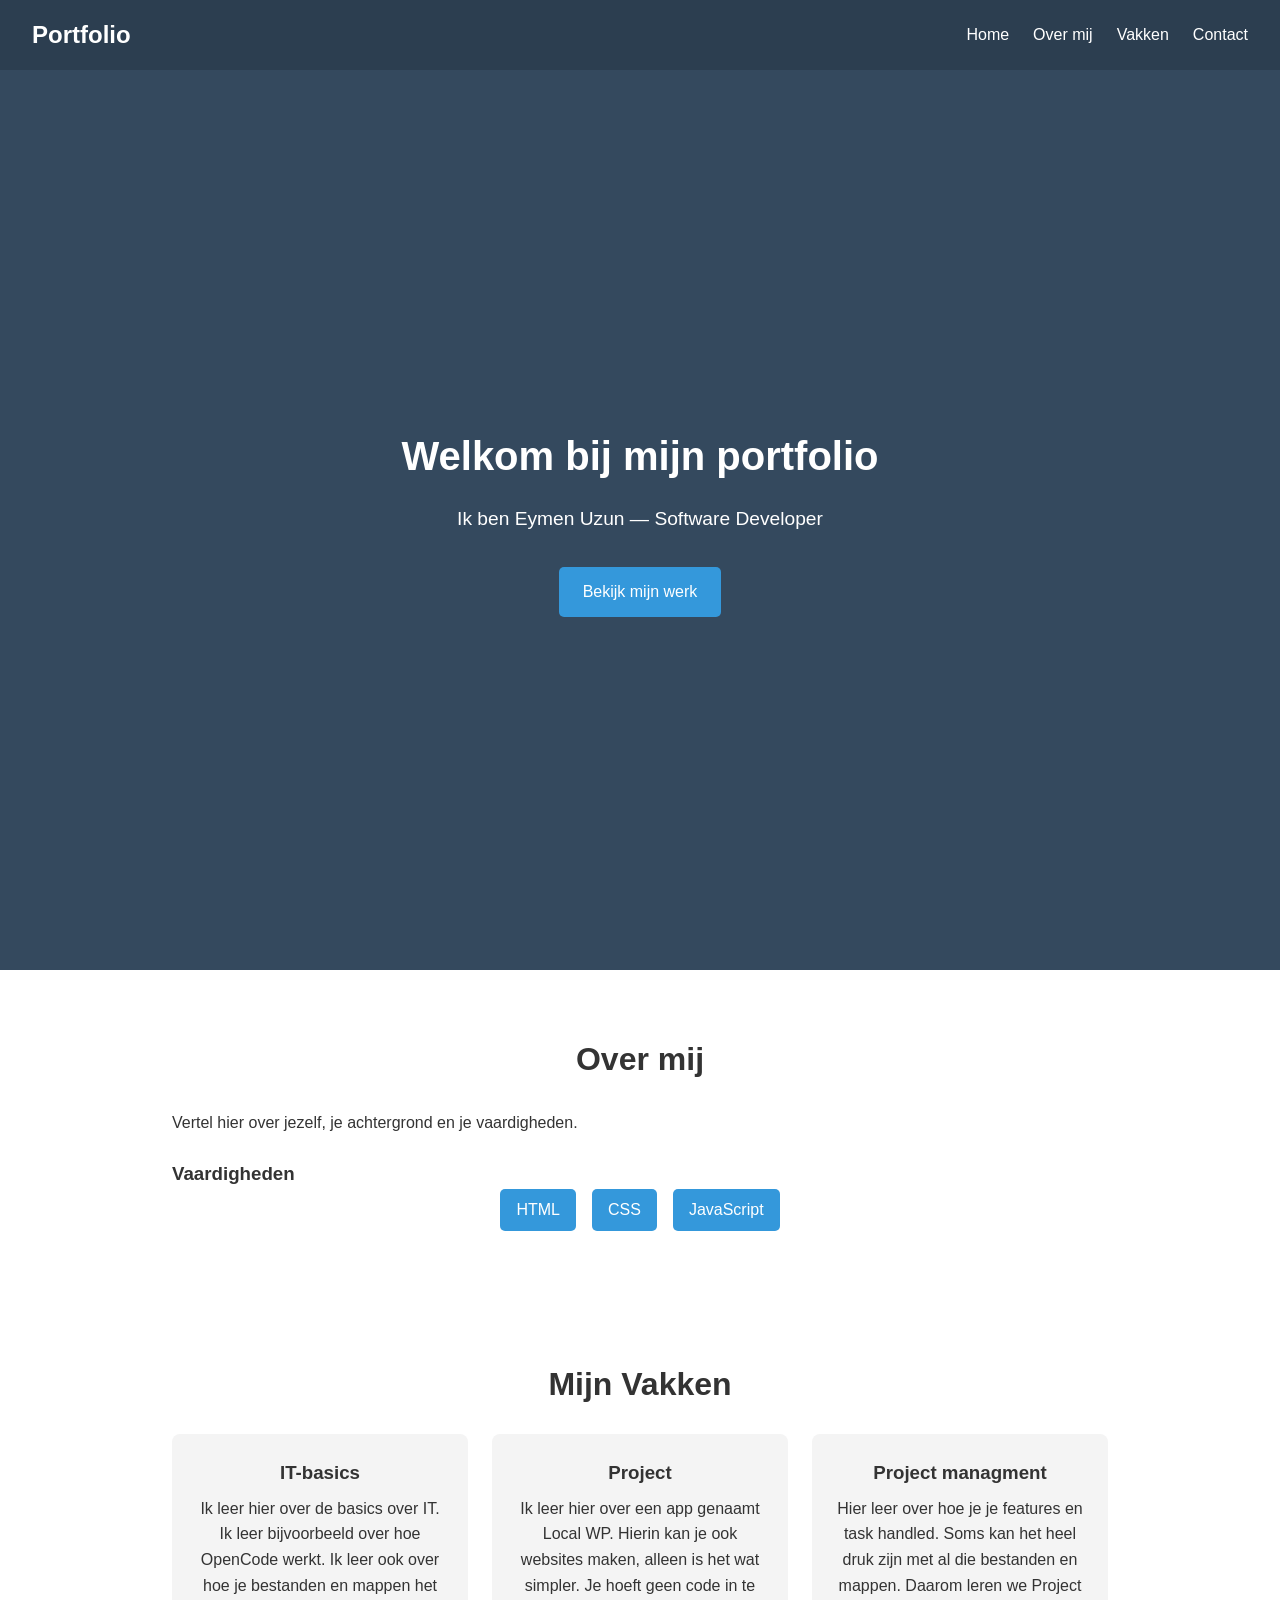
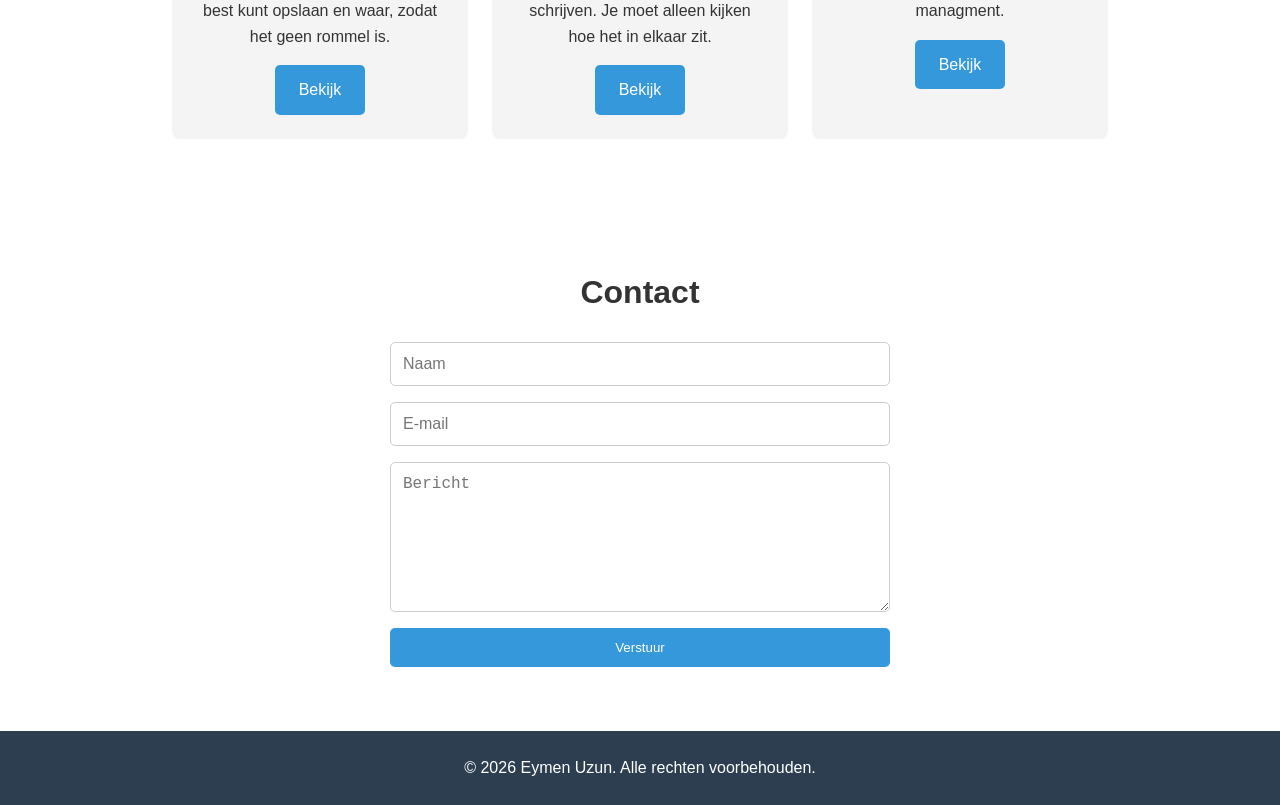
==== index.html @ 88a51b7f "Startpunt: portfolio zonder projectenpagina" ====
<!DOCTYPE html>
<html lang="nl">
<head>
    <meta charset="UTF-8">
    <meta name="viewport" content="width=device-width, initial-scale=1.0">
    <title>Mijn Portfolio</title>
    <link rel="stylesheet" href="css/style.css">
</head>
<body>
    <nav class="navbar">
        <div class="logo">Portfolio</div>
        <button class="menu-toggle" aria-label="Menu">
            <span></span>
            <span></span>
            <span></span>
        </button>
        <ul class="nav-links">
            <li><a href="#home">Home</a></li>
            <li><a href="#about">Over mij</a></li>
            <li><a href="#projects">Vakken</a></li>
            <li><a href="#contact">Contact</a></li>
        </ul>
    </nav>

    <header id="home" class="hero">
        <h1>Welkom bij mijn portfolio</h1>
        <p>Ik ben Eymen Uzun — Software Developer</p>
        <a href="#projects" class="btn">Bekijk mijn werk</a>
    </header>

    <section id="about" class="section">
        <h2>Over mij</h2>
        <p>Vertel hier over jezelf, je achtergrond en je vaardigheden.</p>
        <div class="skills">
            <h3>Vaardigheden</h3>
            <ul>
                <li>HTML</li>
                <li>CSS</li>
                <li>JavaScript</li>
            </ul>
        </div>
    </section>

    <section id="projects" class="section">
        <h2>Mijn Vakken</h2>
        <div class="project-grid">
            <div class="project-card">
                <h3>IT-basics</h3>
                <p>Ik leer hier over de basics over IT.
                    Ik leer bijvoorbeeld over hoe OpenCode werkt. 
                    Ik leer ook over hoe je bestanden en mappen het best kunt opslaan en waar, zodat het geen rommel is. 
                     </p>
                <a href="#" class="btn">Bekijk</a>
            </div>
            <div class="project-card">
                <h3>Project</h3>
                <p>Ik leer hier over een app genaamt Local WP. 
                    Hierin kan je ook websites maken, alleen is het wat simpler. 
                    Je hoeft geen code in te schrijven. Je moet alleen kijken hoe het in elkaar zit. 

                </p>
                <a href="#" class="btn">Bekijk</a>
            </div>
            <div class="project-card">
                <h3>Project managment </h3>
                <p>Hier leer over hoe je je features en task handled. 
                    Soms kan het heel druk zijn met al die bestanden en mappen. 
                    Daarom leren we Project managment. 
                </p>
                <a href="#" class="btn">Bekijk</a>
            </div>
        </div>
    </section>

    <section id="contact" class="section">
        <h2>Contact</h2>
        <form id="contact-form">
            <input type="text" name="name" placeholder="Naam" required>
            <input type="email" name="email" placeholder="E-mail" required>
            <textarea name="message" placeholder="Bericht" required></textarea>
            <button type="submit" class="btn">Verstuur</button>
        </form>
    </section>

    <footer>
        <p>&copy; 2026 Eymen Uzun. Alle rechten voorbehouden.</p>
    </footer>

    <script src="js/main.js"></script>
</body>
</html>
---- css/style.css ----
* {
    margin: 0;
    padding: 0;
    box-sizing: border-box;
}

body {
    font-family: Arial, sans-serif;
    line-height: 1.6;
    color: #333;
}

/* Navbar */
.navbar {
    display: flex;
    justify-content: space-between;
    align-items: center;
    padding: 1rem 2rem;
    background-color: #2c3e50;
    color: #fff;
    position: sticky;
    top: 0;
    z-index: 100;
}

.logo {
    font-size: 1.5rem;
    font-weight: bold;
}

.nav-links {
    display: flex;
    list-style: none;
    gap: 1.5rem;
}

.nav-links a {
    color: #fff;
    text-decoration: none;
}

.nav-links a:hover {
    color: #3498db;
}

.menu-toggle {
    display: none;
    flex-direction: column;
    gap: 5px;
    background: none;
    border: none;
    cursor: pointer;
}

.menu-toggle span {
    width: 25px;
    height: 3px;
    background-color: #fff;
}

/* Hero */
.hero {
    display: flex;
    flex-direction: column;
    justify-content: center;
    align-items: center;
    text-align: center;
    height: 100vh;
    background-color: #34495e;
    color: #fff;
}

.hero h1 {
    font-size: 2.5rem;
    margin-bottom: 1rem;
}

.hero p {
    font-size: 1.2rem;
    margin-bottom: 2rem;
}

.btn {
    display: inline-block;
    padding: 0.75rem 1.5rem;
    background-color: #3498db;
    color: #fff;
    text-decoration: none;
    border: none;
    border-radius: 5px;
    cursor: pointer;
}

.btn:hover {
    background-color: #2980b9;
}

/* Sections */
.section {
    padding: 4rem 2rem;
    max-width: 1000px;
    margin: 0 auto;
}

.section h2 {
    font-size: 2rem;
    margin-bottom: 1.5rem;
    text-align: center;
}

/* Skills */
.skills {
    margin-top: 1.5rem;
}

.skills ul {
    list-style: none;
    display: flex;
    gap: 1rem;
    flex-wrap: wrap;
    justify-content: center;
}

.skills li {
    background-color: #3498db;
    color: #fff;
    padding: 0.5rem 1rem;
    border-radius: 5px;
}

/* Projects */
.project-grid {
    display: grid;
    grid-template-columns: repeat(auto-fit, minmax(280px, 1fr));
    gap: 1.5rem;
}

.project-card {
    background-color: #f4f4f4;
    padding: 1.5rem;
    border-radius: 8px;
    text-align: center;
}

.project-card h3 {
    margin-bottom: 0.5rem;
}

.project-card p {
    margin-bottom: 1rem;
}

/* Form */
#contact-form {
    display: flex;
    flex-direction: column;
    gap: 1rem;
    max-width: 500px;
    margin: 0 auto;
}

#contact-form input,
#contact-form textarea {
    padding: 0.75rem;
    border: 1px solid #ccc;
    border-radius: 5px;
    font-size: 1rem;
}

#contact-form textarea {
    height: 150px;
    resize: vertical;
}

/* Footer */
footer {
    text-align: center;
    padding: 1.5rem;
    background-color: #2c3e50;
    color: #fff;
}

/* Responsive */
@media (max-width: 768px) {
    .menu-toggle {
        display: flex;
    }

    .nav-links {
        display: none;
        flex-direction: column;
        position: absolute;
        top: 60px;
        right: 0;
        background-color: #2c3e50;
        width: 100%;
        text-align: center;
        padding: 1rem 0;
    }

    .nav-links.active {
        display: flex;
    }

    .hero h1 {
        font-size: 1.8rem;
    }
}
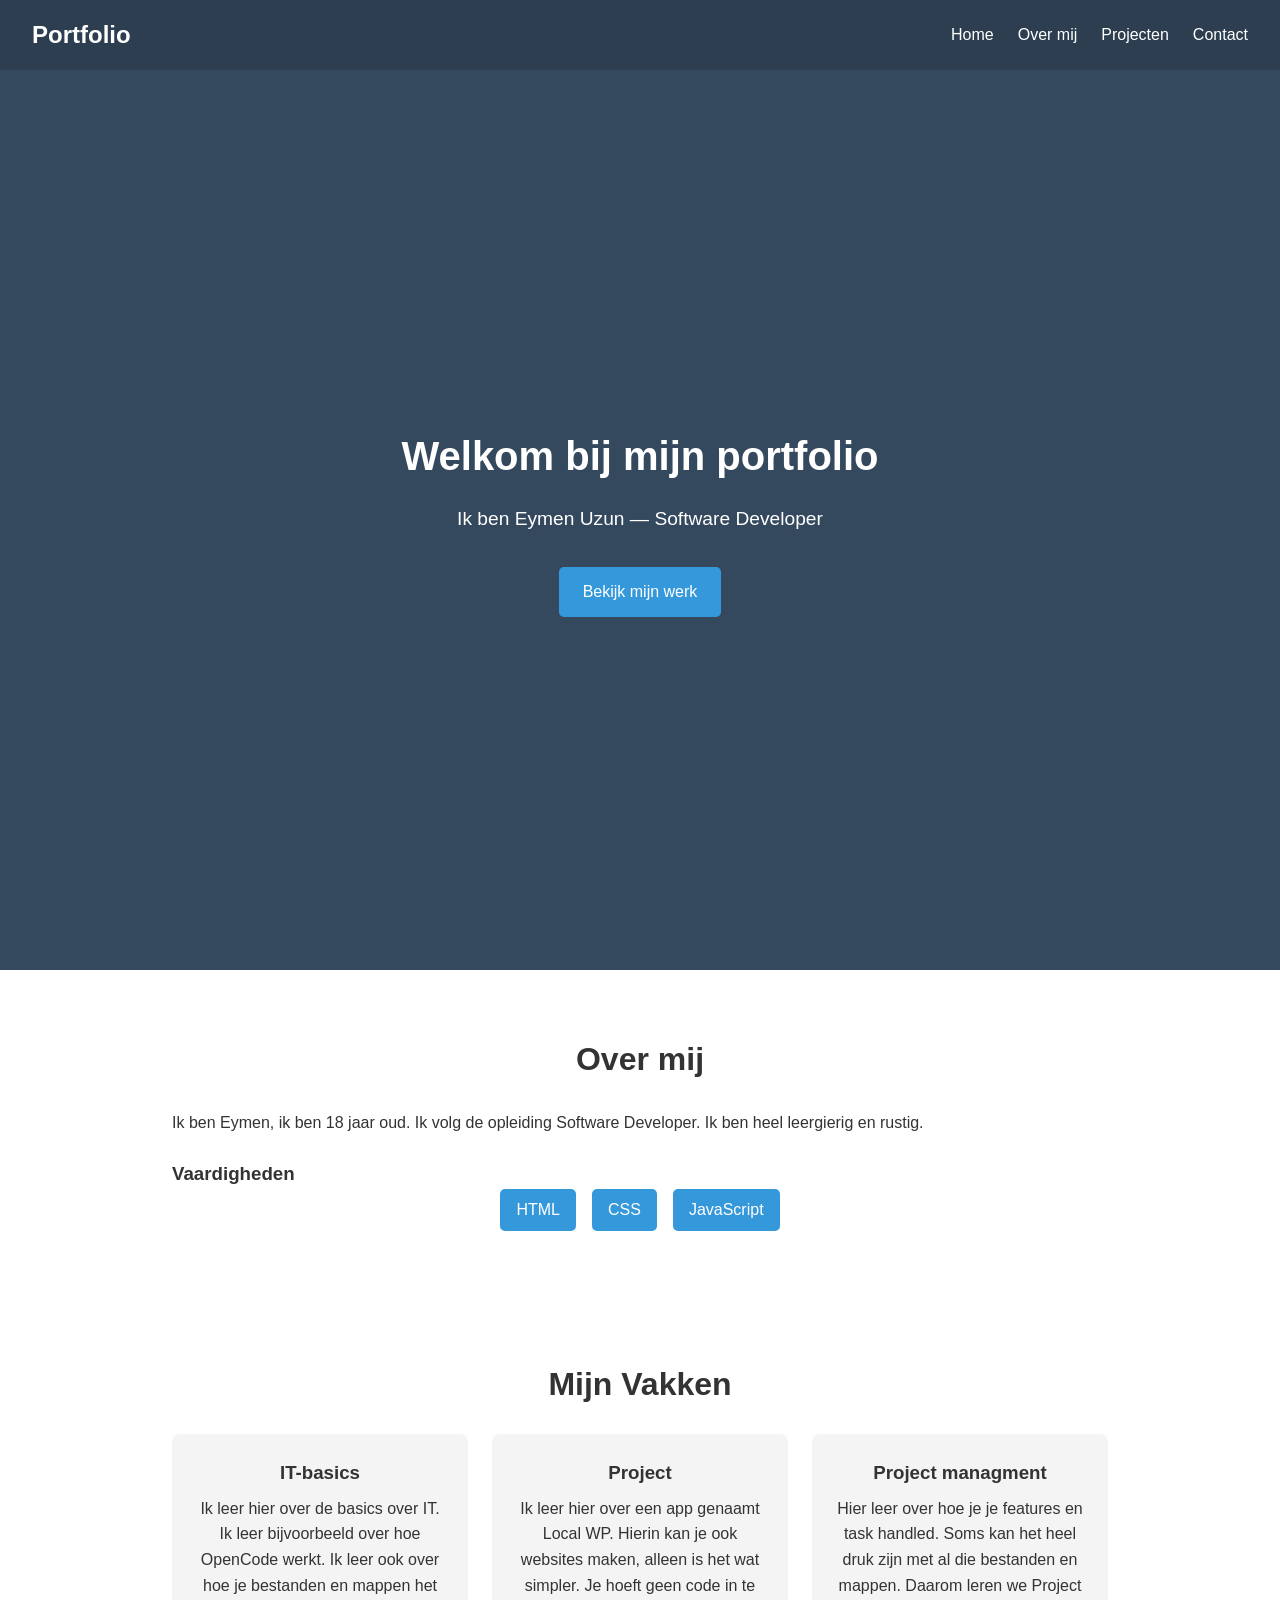
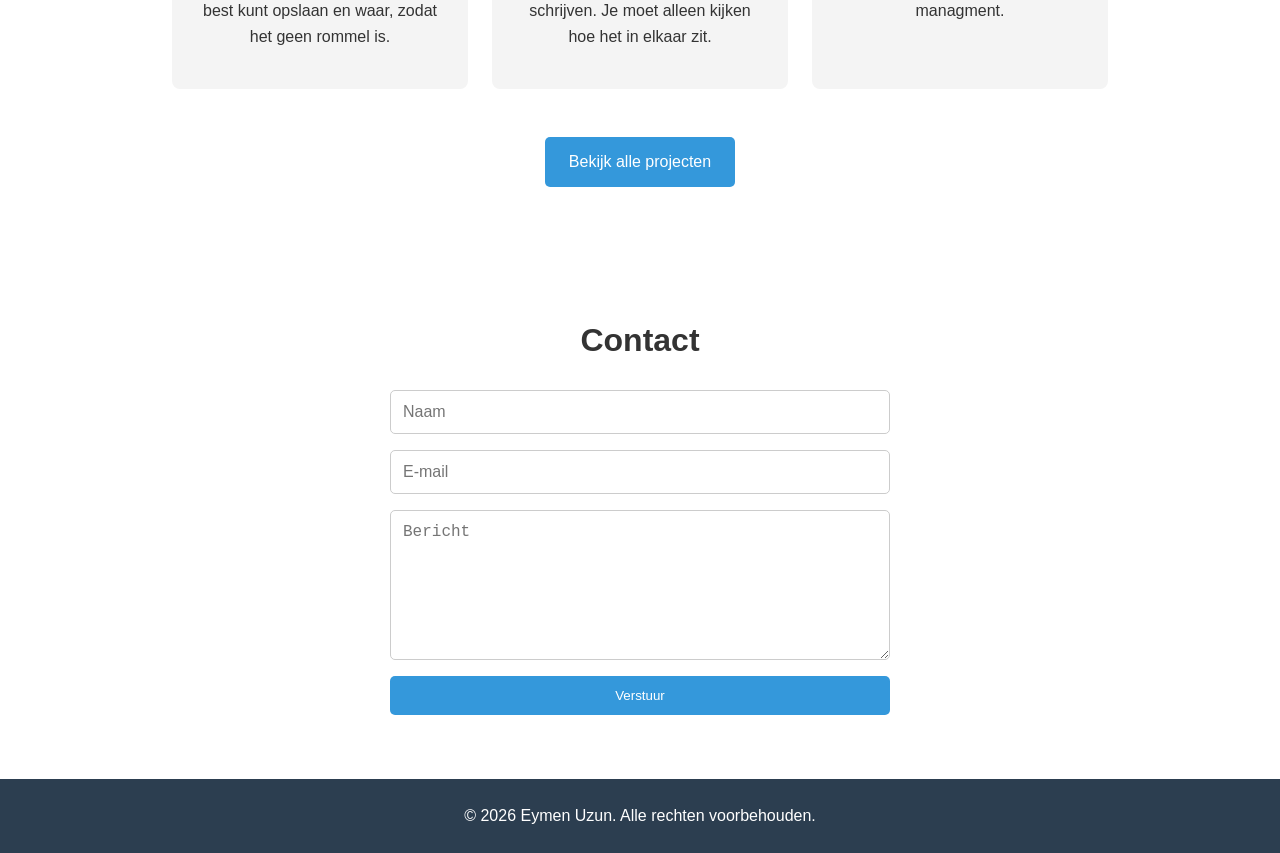
==== commit 4f058ee6: "Projectenpagina toegevoegd" ====
--- a/index.html
+++ b/index.html
@@ -17,7 +17,7 @@
         <ul class="nav-links">
             <li><a href="#home">Home</a></li>
             <li><a href="#about">Over mij</a></li>
-            <li><a href="#projects">Vakken</a></li>
+            <li><a href="projecten.html">Projecten</a></li>
             <li><a href="#contact">Contact</a></li>
         </ul>
     </nav>
@@ -30,7 +30,8 @@
 
     <section id="about" class="section">
         <h2>Over mij</h2>
-        <p>Vertel hier over jezelf, je achtergrond en je vaardigheden.</p>
+        <p>Ik ben Eymen, ik ben 18 jaar oud. Ik volg de opleiding Software Developer. Ik ben heel leergierig en rustig.   
+        </p>
         <div class="skills">
             <h3>Vaardigheden</h3>
             <ul>
@@ -50,7 +51,6 @@
                     Ik leer bijvoorbeeld over hoe OpenCode werkt. 
                     Ik leer ook over hoe je bestanden en mappen het best kunt opslaan en waar, zodat het geen rommel is. 
                      </p>
-                <a href="#" class="btn">Bekijk</a>
             </div>
             <div class="project-card">
                 <h3>Project</h3>
@@ -59,7 +59,6 @@
                     Je hoeft geen code in te schrijven. Je moet alleen kijken hoe het in elkaar zit. 
 
                 </p>
-                <a href="#" class="btn">Bekijk</a>
             </div>
             <div class="project-card">
                 <h3>Project managment </h3>
@@ -67,8 +66,11 @@
                     Soms kan het heel druk zijn met al die bestanden en mappen. 
                     Daarom leren we Project managment. 
                 </p>
-                <a href="#" class="btn">Bekijk</a>
             </div>
+        </div>
+
+        <div class="section-actions">
+            <a href="projecten.html" class="btn">Bekijk alle projecten</a>
         </div>
     </section>
 
--- a/css/style.css
+++ b/css/style.css
@@ -148,6 +148,48 @@
 
 .project-card p {
     margin-bottom: 1rem;
+}
+
+.project-card .tags {
+    list-style: none;
+    display: flex;
+    flex-wrap: wrap;
+    gap: 0.5rem;
+    justify-content: center;
+    margin-bottom: 1rem;
+}
+
+.project-card .tags li {
+    background-color: #3498db;
+    color: #fff;
+    padding: 0.25rem 0.75rem;
+    border-radius: 999px;
+    font-size: 0.85rem;
+}
+
+.nav-links a.current {
+    color: #3498db;
+}
+
+.page-header {
+    background-color: #34495e;
+    color: #fff;
+    text-align: center;
+    padding: 4rem 2rem;
+}
+
+.page-header h1 {
+    font-size: 2.2rem;
+    margin-bottom: 0.5rem;
+}
+
+.page-header p {
+    font-size: 1.1rem;
+}
+
+.section-actions {
+    text-align: center;
+    margin-top: 3rem;
 }
 
 /* Form */
